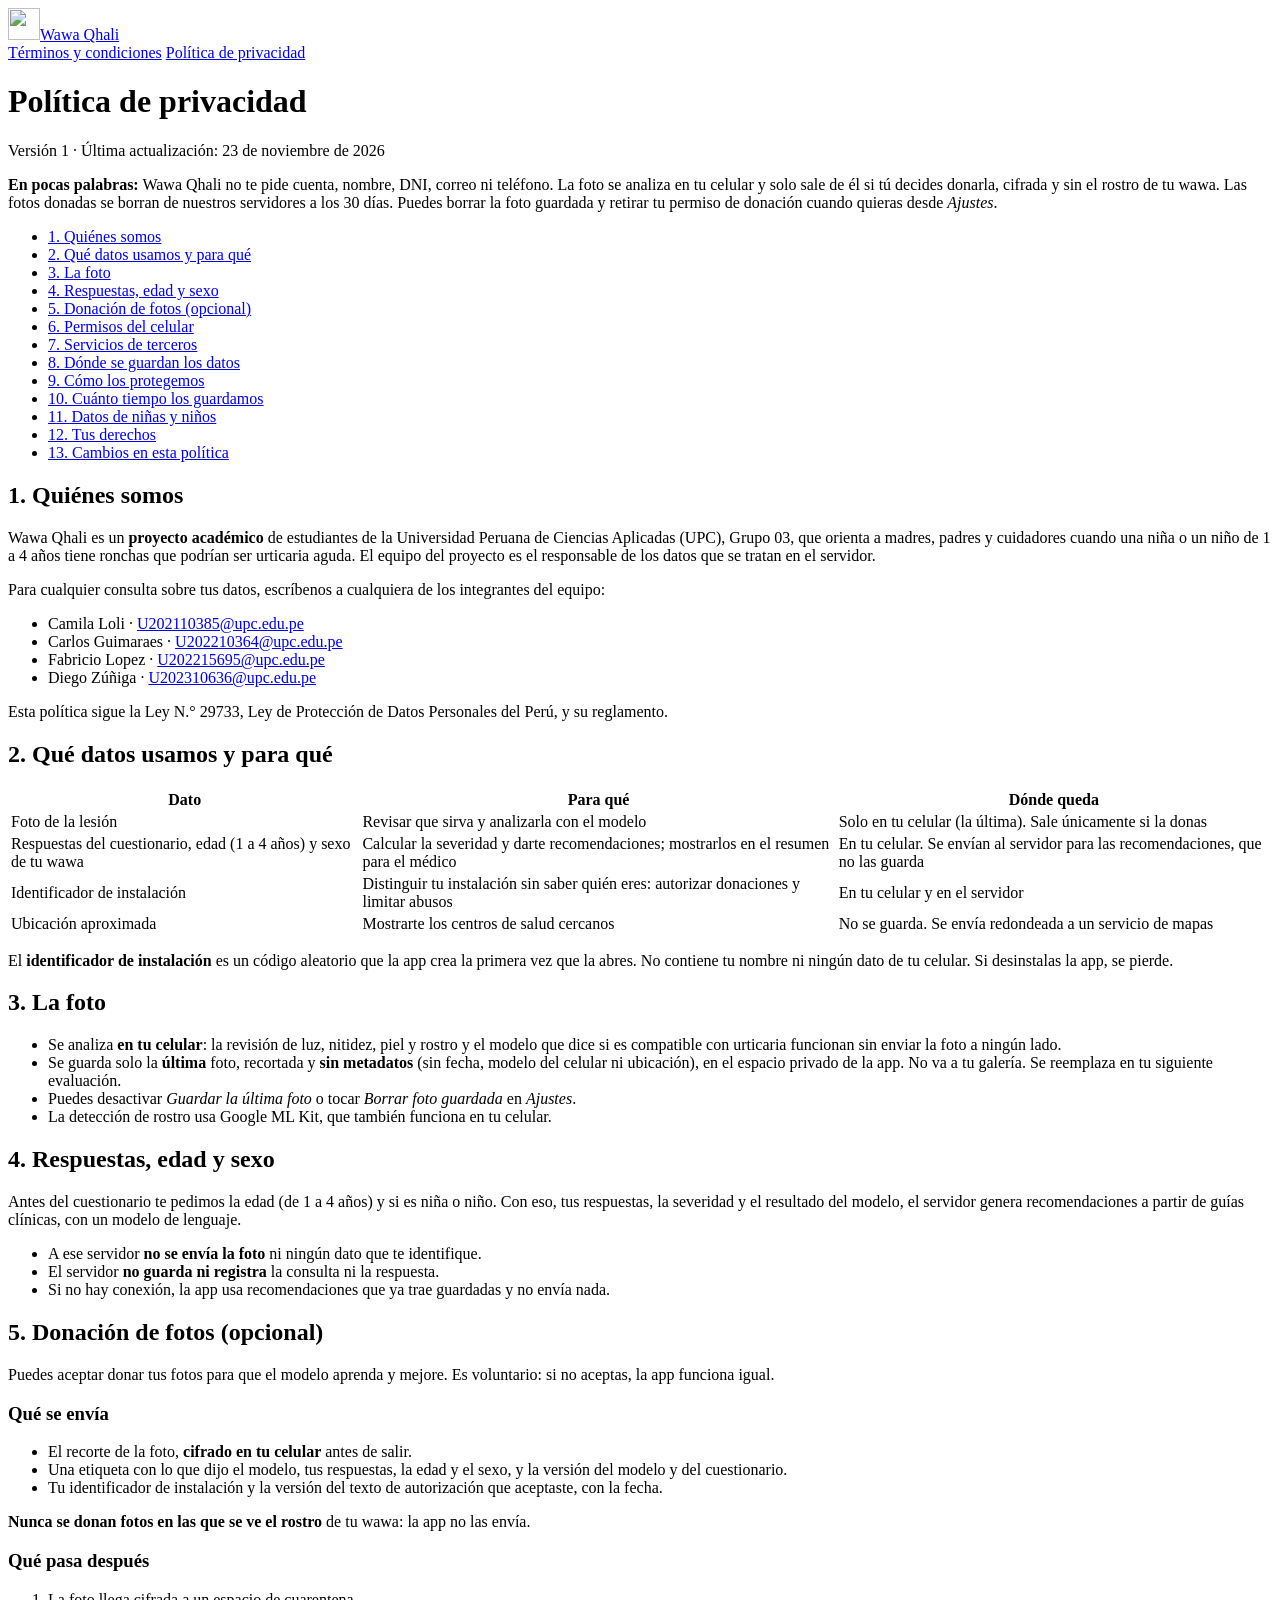
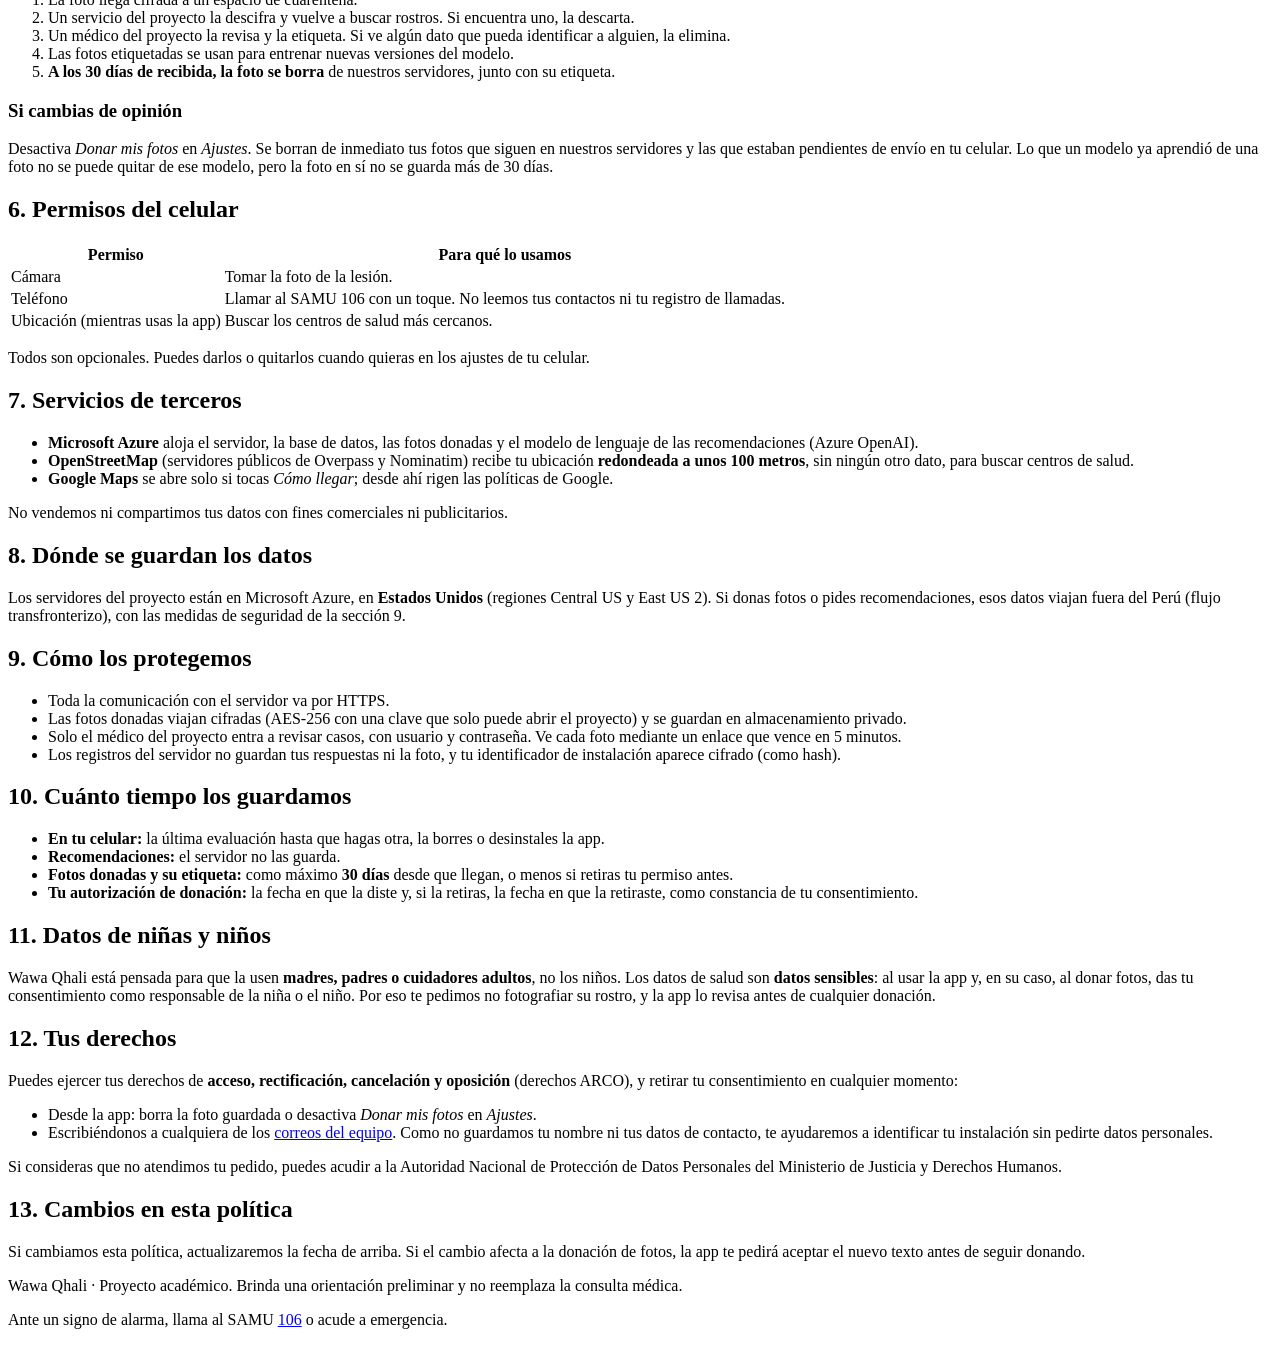
==== privacidad.html @ 41a04335 "feat: add privacy policy page" ====
<!doctype html>
<html lang="es">
<head>
<meta charset="utf-8">
<meta name="viewport" content="width=device-width, initial-scale=1">
<title>Política de privacidad · Wawa Qhali</title>
<meta name="description" content="Qué datos usa Wawa Qhali, para qué, dónde se guardan y cómo ejercer tus derechos.">
<link rel="icon" href="favicon.svg" type="image/svg+xml">
<link rel="preconnect" href="https://fonts.googleapis.com">
<link rel="preconnect" href="https://fonts.gstatic.com" crossorigin>
<link href="https://fonts.googleapis.com/css2?family=Montserrat:wght@400;500;600;700&family=Playfair+Display:wght@600;700&display=swap" rel="stylesheet">
<link rel="stylesheet" href="styles.css">
</head>
<body>
<header class="cabecera">
  <div class="cabecera__dentro">
    <a class="marca" href="./"><img src="favicon.svg" width="32" height="32" alt="">Wawa Qhali</a>
    <nav aria-label="Documentos">
      <a href="terminos.html">Términos y condiciones</a>
      <a href="privacidad.html" aria-current="page">Política de privacidad</a>
    </nav>
  </div>
</header>

<main>
  <h1>Política de privacidad</h1>
  <p class="fecha">Versión 1 · Última actualización: 23 de noviembre de 2026</p>

  <div class="tarjeta">
    <p><strong>En pocas palabras:</strong> Wawa Qhali no te pide cuenta, nombre, DNI, correo ni teléfono. La foto se analiza en tu celular y solo sale de él si tú decides donarla, cifrada y sin el rostro de tu wawa. Las fotos donadas se borran de nuestros servidores a los 30 días. Puedes borrar la foto guardada y retirar tu permiso de donación cuando quieras desde <em>Ajustes</em>.</p>
  </div>

  <nav aria-label="Contenido">
    <ul class="indice">
      <li><a href="#quienes">1. Quiénes somos</a></li>
      <li><a href="#datos">2. Qué datos usamos y para qué</a></li>
      <li><a href="#foto">3. La foto</a></li>
      <li><a href="#orientacion">4. Respuestas, edad y sexo</a></li>
      <li><a href="#donacion">5. Donación de fotos (opcional)</a></li>
      <li><a href="#permisos">6. Permisos del celular</a></li>
      <li><a href="#terceros">7. Servicios de terceros</a></li>
      <li><a href="#donde">8. Dónde se guardan los datos</a></li>
      <li><a href="#seguridad">9. Cómo los protegemos</a></li>
      <li><a href="#conservacion">10. Cuánto tiempo los guardamos</a></li>
      <li><a href="#menores">11. Datos de niñas y niños</a></li>
      <li><a href="#derechos">12. Tus derechos</a></li>
      <li><a href="#cambios">13. Cambios en esta política</a></li>
    </ul>
  </nav>

  <h2 id="quienes">1. Quiénes somos</h2>
  <p>Wawa Qhali es un <strong>proyecto académico</strong> de estudiantes de la Universidad Peruana de Ciencias Aplicadas (UPC), Grupo 03, que orienta a madres, padres y cuidadores cuando una niña o un niño de 1 a 4 años tiene ronchas que podrían ser urticaria aguda. El equipo del proyecto es el responsable de los datos que se tratan en el servidor.</p>
  <p id="contacto">Para cualquier consulta sobre tus datos, escríbenos a cualquiera de los integrantes del equipo:</p>
  <ul class="contactos">
    <li>Camila Loli · <a href="mailto:U202110385@upc.edu.pe">U202110385@upc.edu.pe</a></li>
    <li>Carlos Guimaraes · <a href="mailto:U202210364@upc.edu.pe">U202210364@upc.edu.pe</a></li>
    <li>Fabricio Lopez · <a href="mailto:U202215695@upc.edu.pe">U202215695@upc.edu.pe</a></li>
    <li>Diego Zúñiga · <a href="mailto:U202310636@upc.edu.pe">U202310636@upc.edu.pe</a></li>
  </ul>
  <p>Esta política sigue la Ley N.° 29733, Ley de Protección de Datos Personales del Perú, y su reglamento.</p>

  <h2 id="datos">2. Qué datos usamos y para qué</h2>
  <div class="tabla">
    <table>
      <thead><tr><th scope="col">Dato</th><th scope="col">Para qué</th><th scope="col">Dónde queda</th></tr></thead>
      <tbody>
        <tr><td>Foto de la lesión</td><td>Revisar que sirva y analizarla con el modelo</td><td>Solo en tu celular (la última). Sale únicamente si la donas</td></tr>
        <tr><td>Respuestas del cuestionario, edad (1 a 4 años) y sexo de tu wawa</td><td>Calcular la severidad y darte recomendaciones; mostrarlos en el resumen para el médico</td><td>En tu celular. Se envían al servidor para las recomendaciones, que no las guarda</td></tr>
        <tr><td>Identificador de instalación</td><td>Distinguir tu instalación sin saber quién eres: autorizar donaciones y limitar abusos</td><td>En tu celular y en el servidor</td></tr>
        <tr><td>Ubicación aproximada</td><td>Mostrarte los centros de salud cercanos</td><td>No se guarda. Se envía redondeada a un servicio de mapas</td></tr>
      </tbody>
    </table>
  </div>
  <p>El <strong>identificador de instalación</strong> es un código aleatorio que la app crea la primera vez que la abres. No contiene tu nombre ni ningún dato de tu celular. Si desinstalas la app, se pierde.</p>

  <h2 id="foto">3. La foto</h2>
  <ul>
    <li>Se analiza <strong>en tu celular</strong>: la revisión de luz, nitidez, piel y rostro y el modelo que dice si es compatible con urticaria funcionan sin enviar la foto a ningún lado.</li>
    <li>Se guarda solo la <strong>última</strong> foto, recortada y <strong>sin metadatos</strong> (sin fecha, modelo del celular ni ubicación), en el espacio privado de la app. No va a tu galería. Se reemplaza en tu siguiente evaluación.</li>
    <li>Puedes desactivar <em>Guardar la última foto</em> o tocar <em>Borrar foto guardada</em> en <em>Ajustes</em>.</li>
    <li>La detección de rostro usa Google ML Kit, que también funciona en tu celular.</li>
  </ul>

  <h2 id="orientacion">4. Respuestas, edad y sexo</h2>
  <p>Antes del cuestionario te pedimos la edad (de 1 a 4 años) y si es niña o niño. Con eso, tus respuestas, la severidad y el resultado del modelo, el servidor genera recomendaciones a partir de guías clínicas, con un modelo de lenguaje.</p>
  <ul>
    <li>A ese servidor <strong>no se envía la foto</strong> ni ningún dato que te identifique.</li>
    <li>El servidor <strong>no guarda ni registra</strong> la consulta ni la respuesta.</li>
    <li>Si no hay conexión, la app usa recomendaciones que ya trae guardadas y no envía nada.</li>
  </ul>

  <h2 id="donacion">5. Donación de fotos (opcional)</h2>
  <p>Puedes aceptar donar tus fotos para que el modelo aprenda y mejore. Es voluntario: si no aceptas, la app funciona igual.</p>
  <h3>Qué se envía</h3>
  <ul>
    <li>El recorte de la foto, <strong>cifrado en tu celular</strong> antes de salir.</li>
    <li>Una etiqueta con lo que dijo el modelo, tus respuestas, la edad y el sexo, y la versión del modelo y del cuestionario.</li>
    <li>Tu identificador de instalación y la versión del texto de autorización que aceptaste, con la fecha.</li>
  </ul>
  <p><strong>Nunca se donan fotos en las que se ve el rostro</strong> de tu wawa: la app no las envía.</p>
  <h3>Qué pasa después</h3>
  <ol>
    <li>La foto llega cifrada a un espacio de cuarentena.</li>
    <li>Un servicio del proyecto la descifra y vuelve a buscar rostros. Si encuentra uno, la descarta.</li>
    <li>Un médico del proyecto la revisa y la etiqueta. Si ve algún dato que pueda identificar a alguien, la elimina.</li>
    <li>Las fotos etiquetadas se usan para entrenar nuevas versiones del modelo.</li>
    <li><strong>A los 30 días de recibida, la foto se borra</strong> de nuestros servidores, junto con su etiqueta.</li>
  </ol>
  <h3>Si cambias de opinión</h3>
  <p>Desactiva <em>Donar mis fotos</em> en <em>Ajustes</em>. Se borran de inmediato tus fotos que siguen en nuestros servidores y las que estaban pendientes de envío en tu celular. Lo que un modelo ya aprendió de una foto no se puede quitar de ese modelo, pero la foto en sí no se guarda más de 30 días.</p>

  <h2 id="permisos">6. Permisos del celular</h2>
  <div class="tabla">
    <table>
      <thead><tr><th scope="col">Permiso</th><th scope="col">Para qué lo usamos</th></tr></thead>
      <tbody>
        <tr><td>Cámara</td><td>Tomar la foto de la lesión.</td></tr>
        <tr><td>Teléfono</td><td>Llamar al SAMU 106 con un toque. No leemos tus contactos ni tu registro de llamadas.</td></tr>
        <tr><td>Ubicación (mientras usas la app)</td><td>Buscar los centros de salud más cercanos.</td></tr>
      </tbody>
    </table>
  </div>
  <p>Todos son opcionales. Puedes darlos o quitarlos cuando quieras en los ajustes de tu celular.</p>

  <h2 id="terceros">7. Servicios de terceros</h2>
  <ul>
    <li><strong>Microsoft Azure</strong> aloja el servidor, la base de datos, las fotos donadas y el modelo de lenguaje de las recomendaciones (Azure OpenAI).</li>
    <li><strong>OpenStreetMap</strong> (servidores públicos de Overpass y Nominatim) recibe tu ubicación <strong>redondeada a unos 100 metros</strong>, sin ningún otro dato, para buscar centros de salud.</li>
    <li><strong>Google Maps</strong> se abre solo si tocas <em>Cómo llegar</em>; desde ahí rigen las políticas de Google.</li>
  </ul>
  <p>No vendemos ni compartimos tus datos con fines comerciales ni publicitarios.</p>

  <h2 id="donde">8. Dónde se guardan los datos</h2>
  <p>Los servidores del proyecto están en Microsoft Azure, en <strong>Estados Unidos</strong> (regiones Central US y East US 2). Si donas fotos o pides recomendaciones, esos datos viajan fuera del Perú (flujo transfronterizo), con las medidas de seguridad de la sección 9.</p>

  <h2 id="seguridad">9. Cómo los protegemos</h2>
  <ul>
    <li>Toda la comunicación con el servidor va por HTTPS.</li>
    <li>Las fotos donadas viajan cifradas (AES-256 con una clave que solo puede abrir el proyecto) y se guardan en almacenamiento privado.</li>
    <li>Solo el médico del proyecto entra a revisar casos, con usuario y contraseña. Ve cada foto mediante un enlace que vence en 5 minutos.</li>
    <li>Los registros del servidor no guardan tus respuestas ni la foto, y tu identificador de instalación aparece cifrado (como hash).</li>
  </ul>

  <h2 id="conservacion">10. Cuánto tiempo los guardamos</h2>
  <ul>
    <li><strong>En tu celular:</strong> la última evaluación hasta que hagas otra, la borres o desinstales la app.</li>
    <li><strong>Recomendaciones:</strong> el servidor no las guarda.</li>
    <li><strong>Fotos donadas y su etiqueta:</strong> como máximo <strong>30 días</strong> desde que llegan, o menos si retiras tu permiso antes.</li>
    <li><strong>Tu autorización de donación:</strong> la fecha en que la diste y, si la retiras, la fecha en que la retiraste, como constancia de tu consentimiento.</li>
  </ul>

  <h2 id="menores">11. Datos de niñas y niños</h2>
  <p>Wawa Qhali está pensada para que la usen <strong>madres, padres o cuidadores adultos</strong>, no los niños. Los datos de salud son <strong>datos sensibles</strong>: al usar la app y, en su caso, al donar fotos, das tu consentimiento como responsable de la niña o el niño. Por eso te pedimos no fotografiar su rostro, y la app lo revisa antes de cualquier donación.</p>

  <h2 id="derechos">12. Tus derechos</h2>
  <p>Puedes ejercer tus derechos de <strong>acceso, rectificación, cancelación y oposición</strong> (derechos ARCO), y retirar tu consentimiento en cualquier momento:</p>
  <ul>
    <li>Desde la app: borra la foto guardada o desactiva <em>Donar mis fotos</em> en <em>Ajustes</em>.</li>
    <li>Escribiéndonos a cualquiera de los <a href="#contacto">correos del equipo</a>. Como no guardamos tu nombre ni tus datos de contacto, te ayudaremos a identificar tu instalación sin pedirte datos personales.</li>
  </ul>
  <p>Si consideras que no atendimos tu pedido, puedes acudir a la Autoridad Nacional de Protección de Datos Personales del Ministerio de Justicia y Derechos Humanos.</p>

  <h2 id="cambios">13. Cambios en esta política</h2>
  <p>Si cambiamos esta política, actualizaremos la fecha de arriba. Si el cambio afecta a la donación de fotos, la app te pedirá aceptar el nuevo texto antes de seguir donando.</p>
</main>

<footer class="pie">
  <div class="pie__dentro">
    <p>Wawa Qhali · Proyecto académico. Brinda una orientación preliminar y no reemplaza la consulta médica.</p>
    <p>Ante un signo de alarma, llama al SAMU <a href="tel:106">106</a> o acude a emergencia.</p>
  </div>
</footer>
</body>
</html>
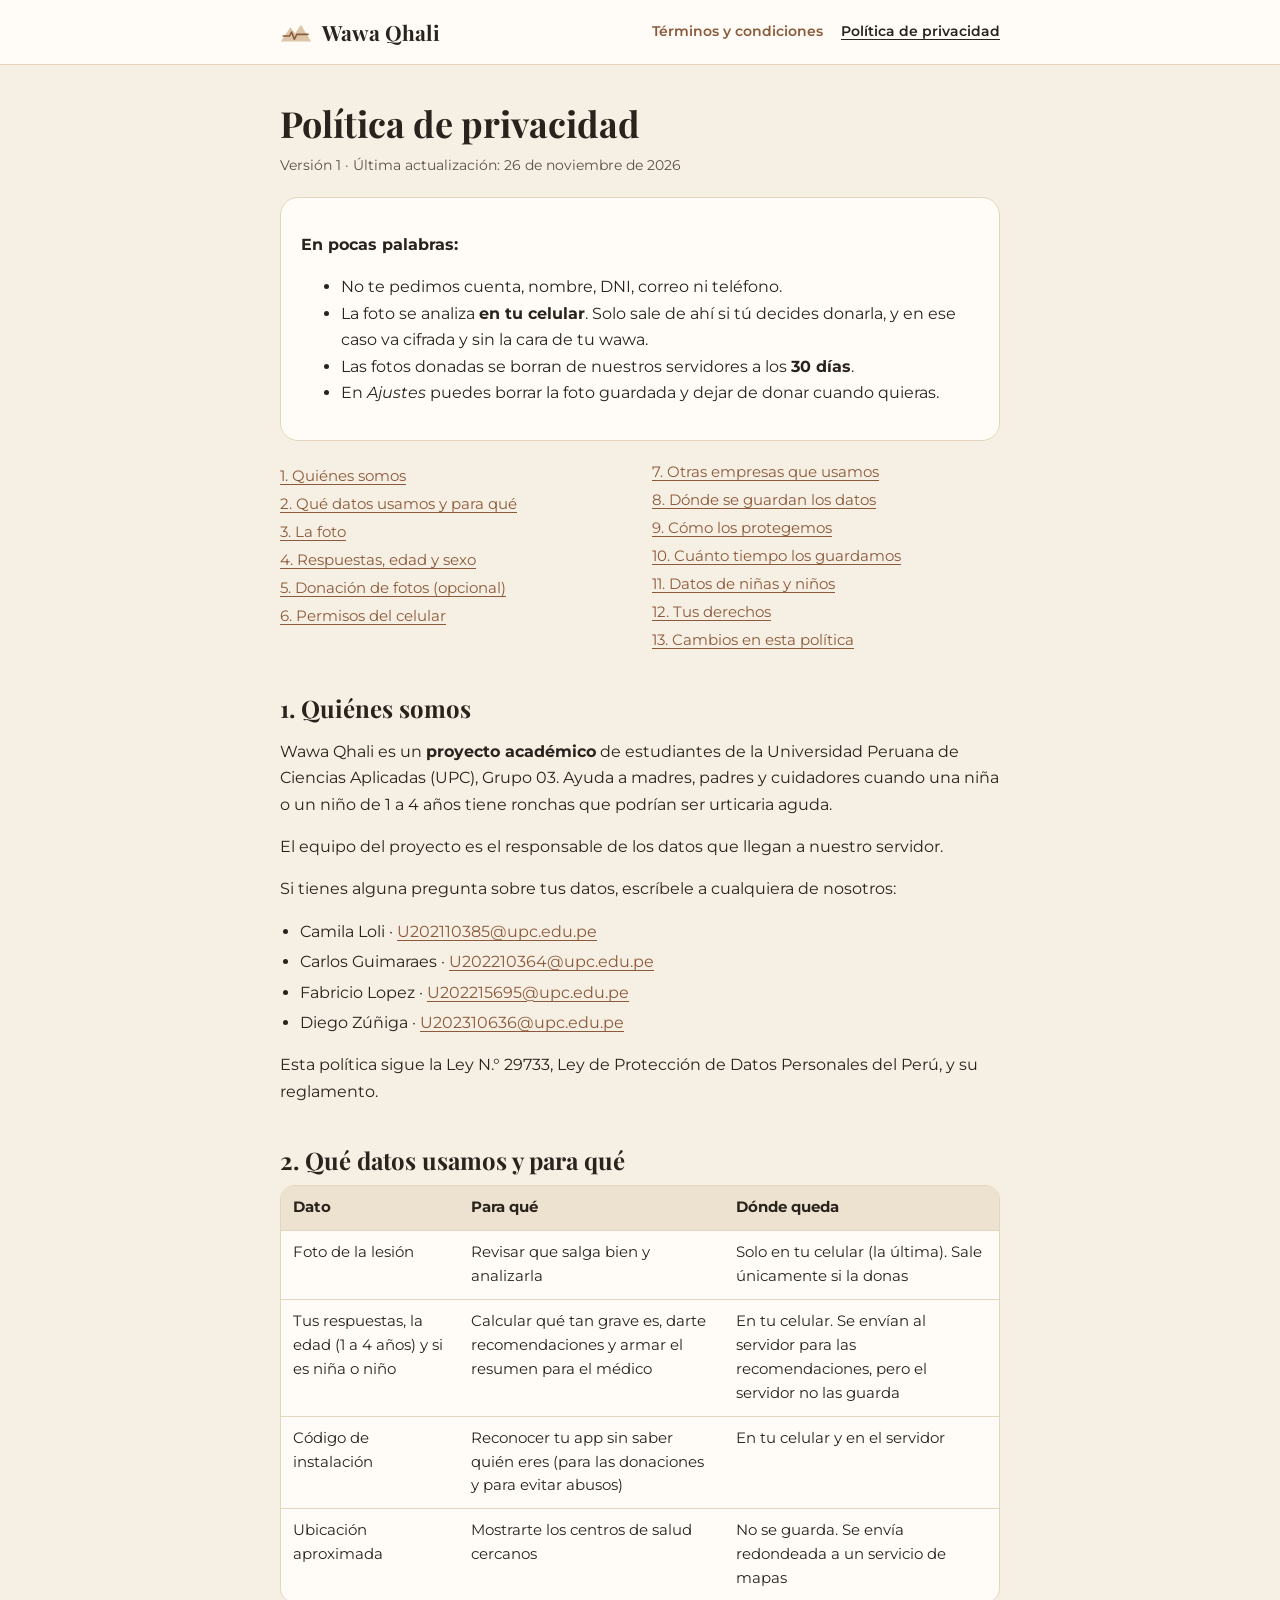
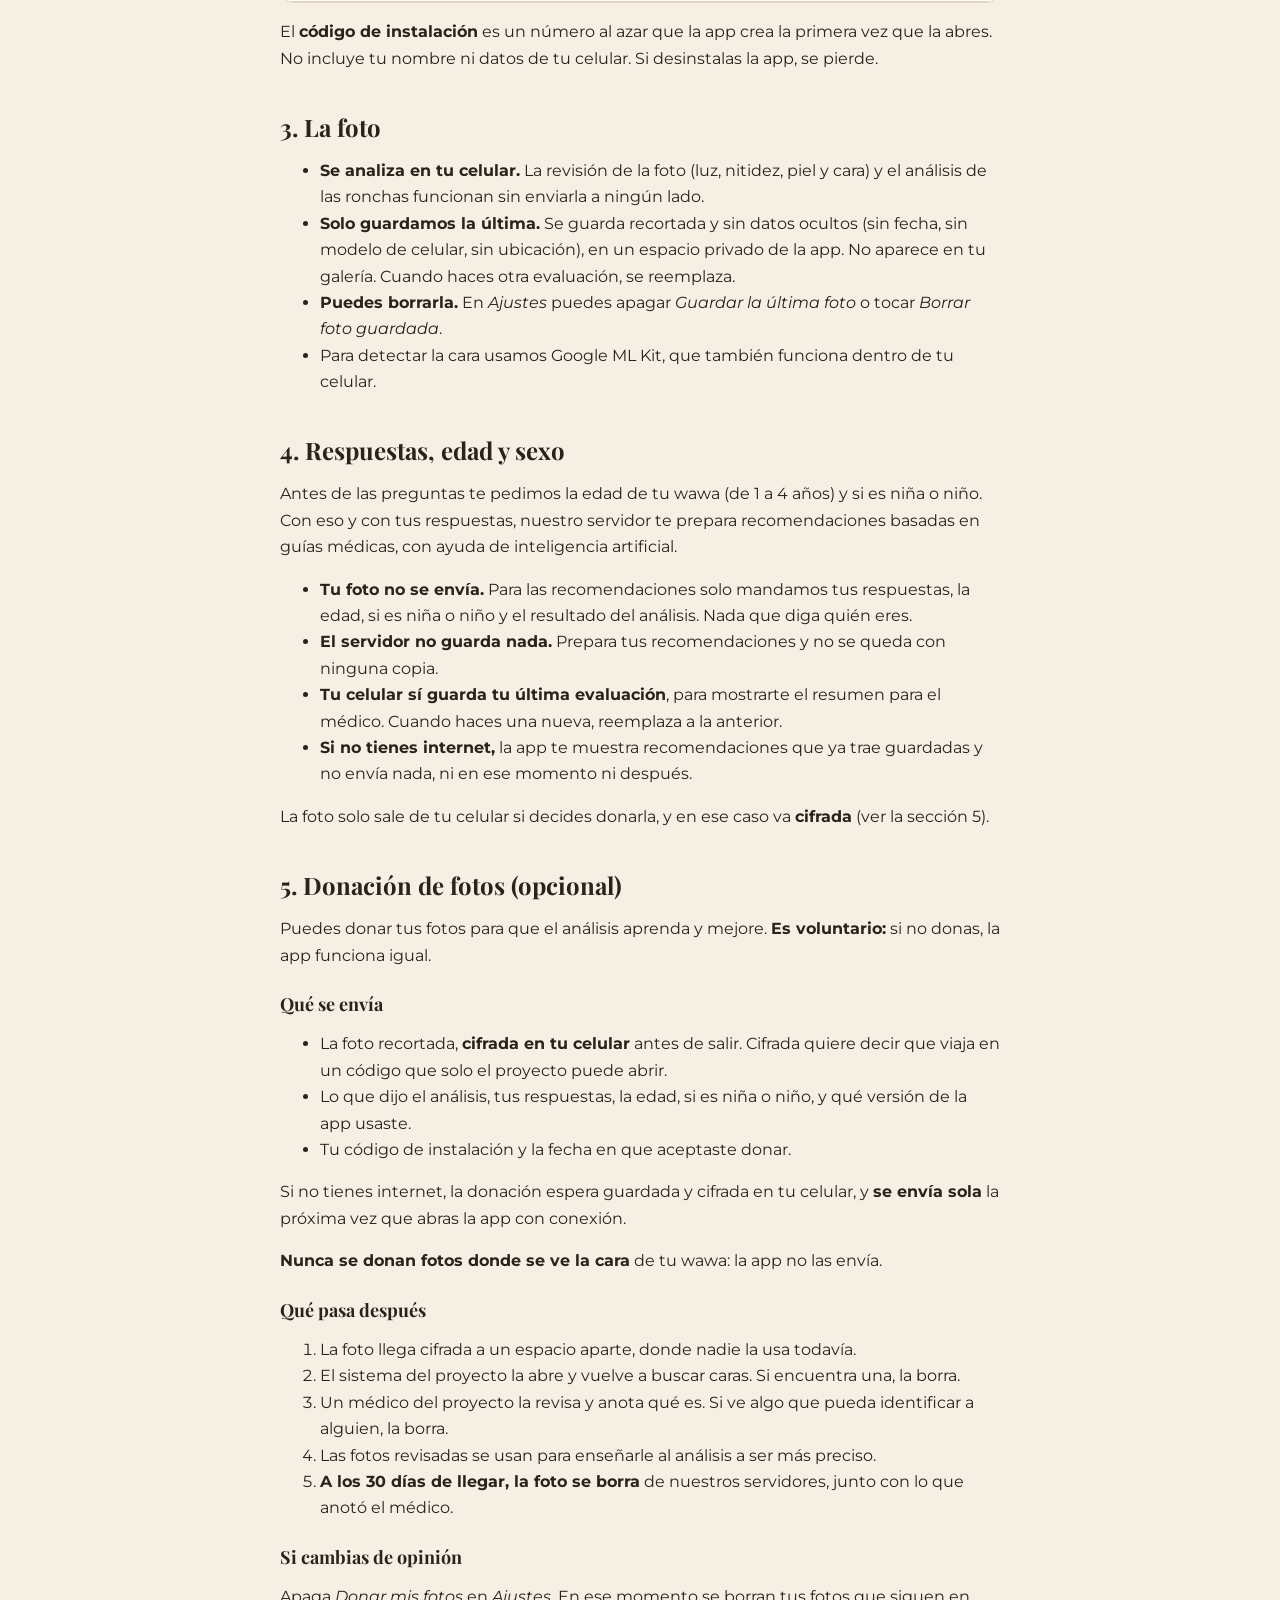
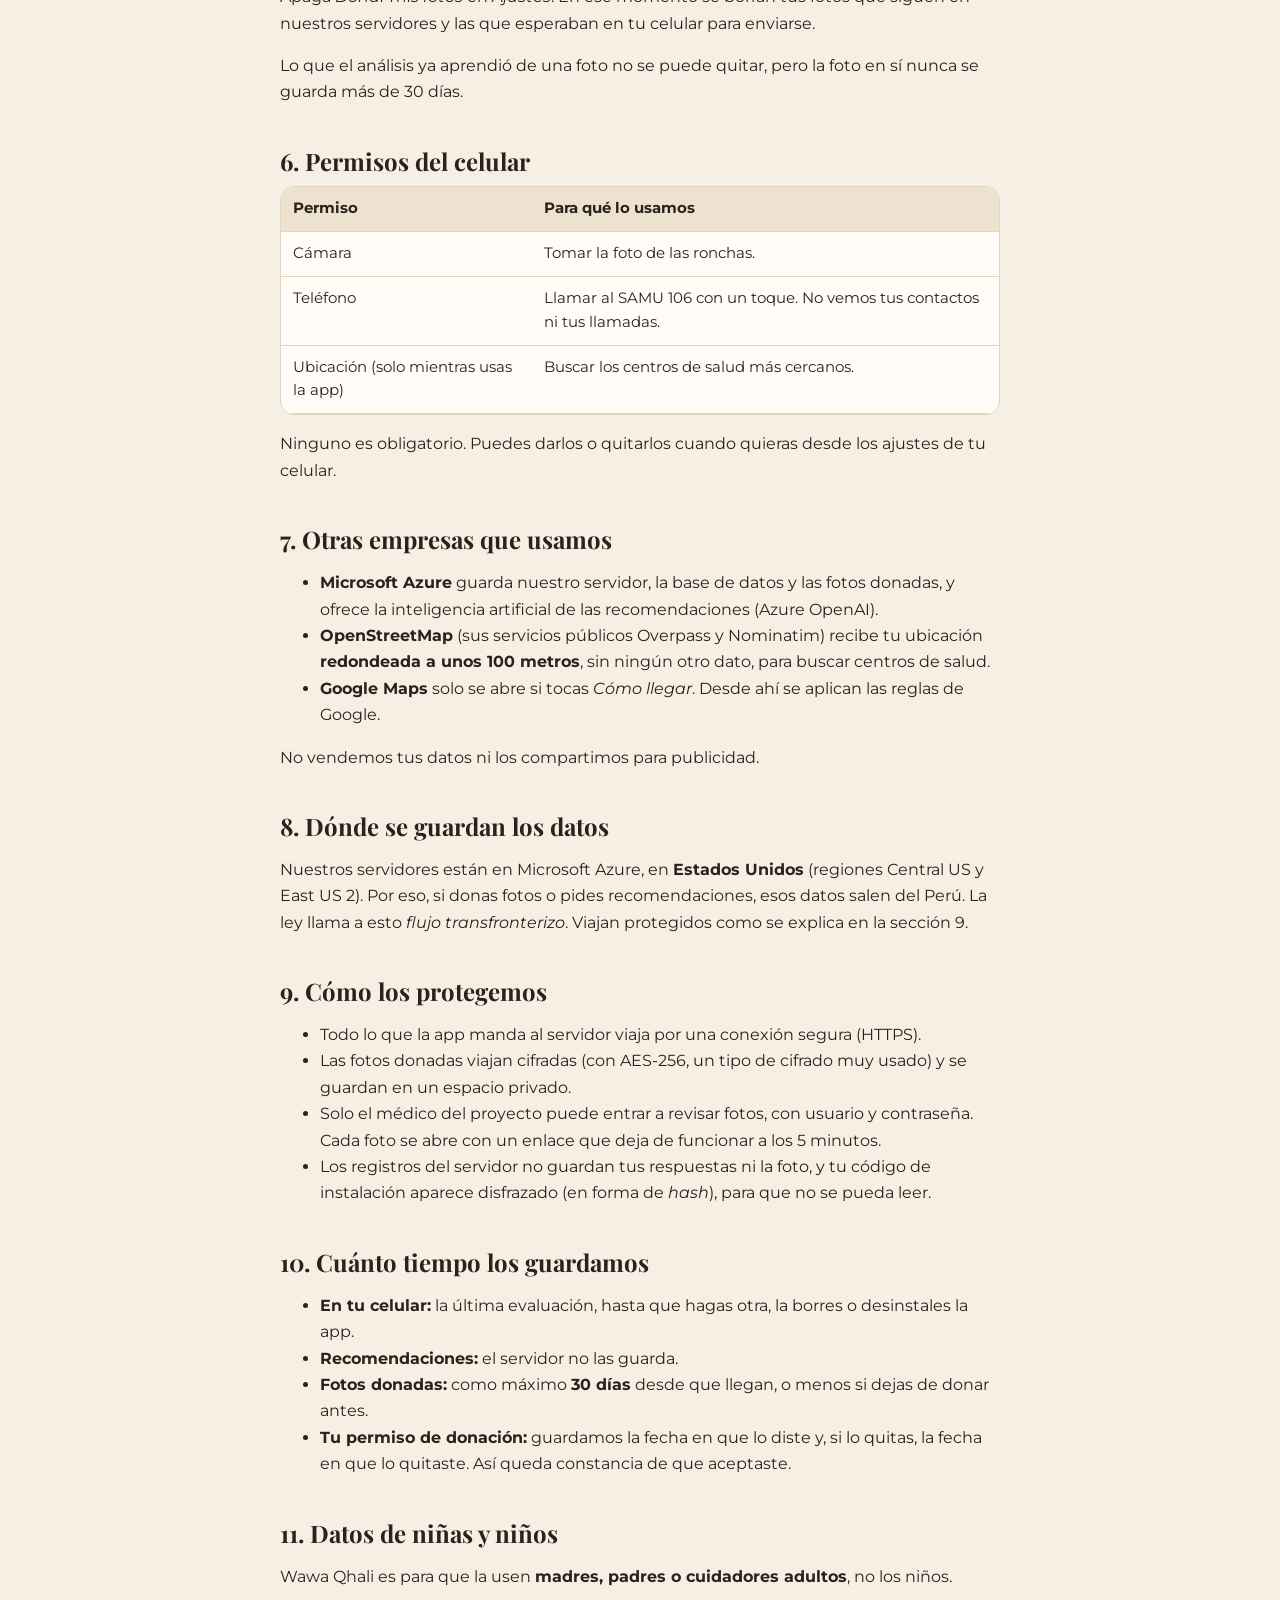
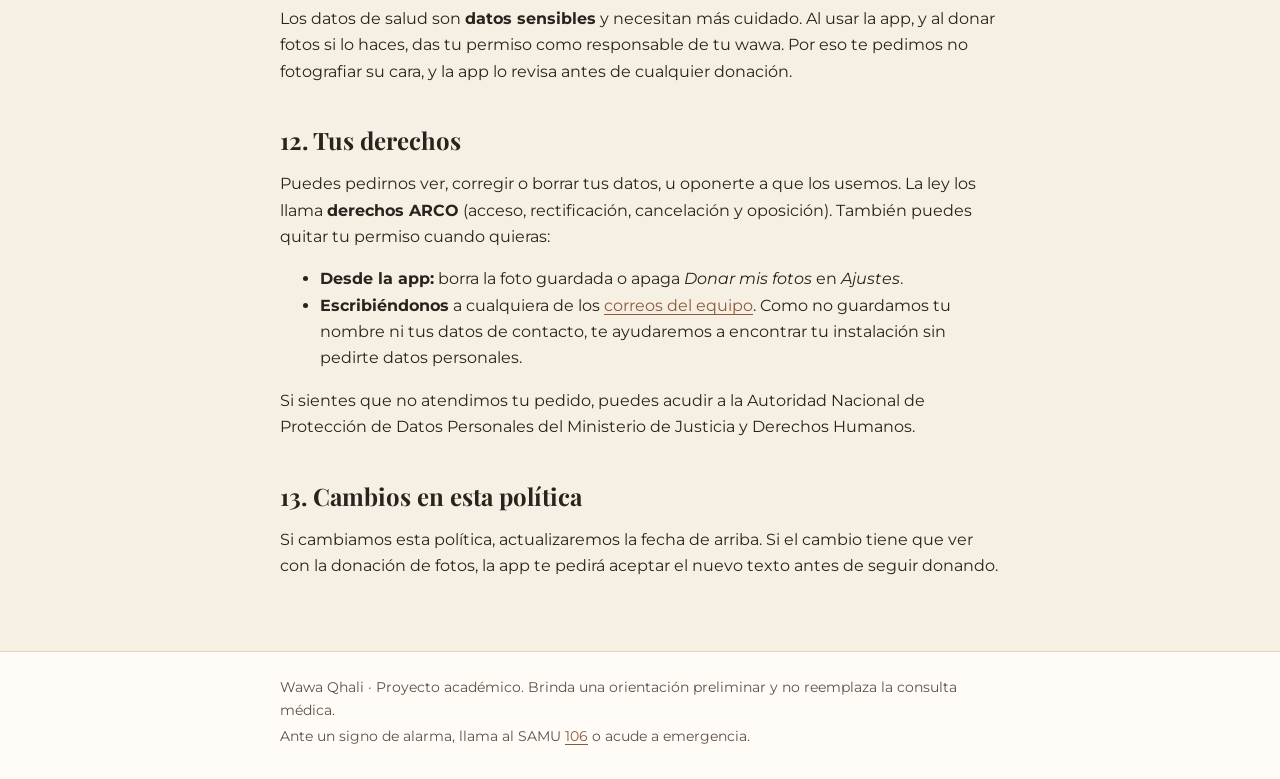
==== commit 4133b853: "feat: update t&c and privacy politics" ====
--- a/privacidad.html
+++ b/privacidad.html
@@ -24,10 +24,16 @@
 
 <main>
   <h1>Política de privacidad</h1>
-  <p class="fecha">Versión 1 · Última actualización: 23 de noviembre de 2026</p>
+  <p class="fecha">Versión 1 · Última actualización: 26 de noviembre de 2026</p>
 
   <div class="tarjeta">
-    <p><strong>En pocas palabras:</strong> Wawa Qhali no te pide cuenta, nombre, DNI, correo ni teléfono. La foto se analiza en tu celular y solo sale de él si tú decides donarla, cifrada y sin el rostro de tu wawa. Las fotos donadas se borran de nuestros servidores a los 30 días. Puedes borrar la foto guardada y retirar tu permiso de donación cuando quieras desde <em>Ajustes</em>.</p>
+    <p><strong>En pocas palabras:</strong></p>
+    <ul>
+      <li>No te pedimos cuenta, nombre, DNI, correo ni teléfono.</li>
+      <li>La foto se analiza <strong>en tu celular</strong>. Solo sale de ahí si tú decides donarla, y en ese caso va cifrada y sin la cara de tu wawa.</li>
+      <li>Las fotos donadas se borran de nuestros servidores a los <strong>30 días</strong>.</li>
+      <li>En <em>Ajustes</em> puedes borrar la foto guardada y dejar de donar cuando quieras.</li>
+    </ul>
   </div>
 
   <nav aria-label="Contenido">
@@ -38,7 +44,7 @@
       <li><a href="#orientacion">4. Respuestas, edad y sexo</a></li>
       <li><a href="#donacion">5. Donación de fotos (opcional)</a></li>
       <li><a href="#permisos">6. Permisos del celular</a></li>
-      <li><a href="#terceros">7. Servicios de terceros</a></li>
+      <li><a href="#terceros">7. Otras empresas que usamos</a></li>
       <li><a href="#donde">8. Dónde se guardan los datos</a></li>
       <li><a href="#seguridad">9. Cómo los protegemos</a></li>
       <li><a href="#conservacion">10. Cuánto tiempo los guardamos</a></li>
@@ -49,8 +55,9 @@
   </nav>
 
   <h2 id="quienes">1. Quiénes somos</h2>
-  <p>Wawa Qhali es un <strong>proyecto académico</strong> de estudiantes de la Universidad Peruana de Ciencias Aplicadas (UPC), Grupo 03, que orienta a madres, padres y cuidadores cuando una niña o un niño de 1 a 4 años tiene ronchas que podrían ser urticaria aguda. El equipo del proyecto es el responsable de los datos que se tratan en el servidor.</p>
-  <p id="contacto">Para cualquier consulta sobre tus datos, escríbenos a cualquiera de los integrantes del equipo:</p>
+  <p>Wawa Qhali es un <strong>proyecto académico</strong> de estudiantes de la Universidad Peruana de Ciencias Aplicadas (UPC), Grupo 03. Ayuda a madres, padres y cuidadores cuando una niña o un niño de 1 a 4 años tiene ronchas que podrían ser urticaria aguda.</p>
+  <p>El equipo del proyecto es el responsable de los datos que llegan a nuestro servidor.</p>
+  <p id="contacto">Si tienes alguna pregunta sobre tus datos, escríbele a cualquiera de nosotros:</p>
   <ul class="contactos">
     <li>Camila Loli · <a href="mailto:U202110385@upc.edu.pe">U202110385@upc.edu.pe</a></li>
     <li>Carlos Guimaraes · <a href="mailto:U202210364@upc.edu.pe">U202210364@upc.edu.pe</a></li>
@@ -64,104 +71,109 @@
     <table>
       <thead><tr><th scope="col">Dato</th><th scope="col">Para qué</th><th scope="col">Dónde queda</th></tr></thead>
       <tbody>
-        <tr><td>Foto de la lesión</td><td>Revisar que sirva y analizarla con el modelo</td><td>Solo en tu celular (la última). Sale únicamente si la donas</td></tr>
-        <tr><td>Respuestas del cuestionario, edad (1 a 4 años) y sexo de tu wawa</td><td>Calcular la severidad y darte recomendaciones; mostrarlos en el resumen para el médico</td><td>En tu celular. Se envían al servidor para las recomendaciones, que no las guarda</td></tr>
-        <tr><td>Identificador de instalación</td><td>Distinguir tu instalación sin saber quién eres: autorizar donaciones y limitar abusos</td><td>En tu celular y en el servidor</td></tr>
+        <tr><td>Foto de la lesión</td><td>Revisar que salga bien y analizarla</td><td>Solo en tu celular (la última). Sale únicamente si la donas</td></tr>
+        <tr><td>Tus respuestas, la edad (1 a 4 años) y si es niña o niño</td><td>Calcular qué tan grave es, darte recomendaciones y armar el resumen para el médico</td><td>En tu celular. Se envían al servidor para las recomendaciones, pero el servidor no las guarda</td></tr>
+        <tr><td>Código de instalación</td><td>Reconocer tu app sin saber quién eres (para las donaciones y para evitar abusos)</td><td>En tu celular y en el servidor</td></tr>
         <tr><td>Ubicación aproximada</td><td>Mostrarte los centros de salud cercanos</td><td>No se guarda. Se envía redondeada a un servicio de mapas</td></tr>
       </tbody>
     </table>
   </div>
-  <p>El <strong>identificador de instalación</strong> es un código aleatorio que la app crea la primera vez que la abres. No contiene tu nombre ni ningún dato de tu celular. Si desinstalas la app, se pierde.</p>
+  <p>El <strong>código de instalación</strong> es un número al azar que la app crea la primera vez que la abres. No incluye tu nombre ni datos de tu celular. Si desinstalas la app, se pierde.</p>
 
   <h2 id="foto">3. La foto</h2>
   <ul>
-    <li>Se analiza <strong>en tu celular</strong>: la revisión de luz, nitidez, piel y rostro y el modelo que dice si es compatible con urticaria funcionan sin enviar la foto a ningún lado.</li>
-    <li>Se guarda solo la <strong>última</strong> foto, recortada y <strong>sin metadatos</strong> (sin fecha, modelo del celular ni ubicación), en el espacio privado de la app. No va a tu galería. Se reemplaza en tu siguiente evaluación.</li>
-    <li>Puedes desactivar <em>Guardar la última foto</em> o tocar <em>Borrar foto guardada</em> en <em>Ajustes</em>.</li>
-    <li>La detección de rostro usa Google ML Kit, que también funciona en tu celular.</li>
+    <li><strong>Se analiza en tu celular.</strong> La revisión de la foto (luz, nitidez, piel y cara) y el análisis de las ronchas funcionan sin enviarla a ningún lado.</li>
+    <li><strong>Solo guardamos la última.</strong> Se guarda recortada y sin datos ocultos (sin fecha, sin modelo de celular, sin ubicación), en un espacio privado de la app. No aparece en tu galería. Cuando haces otra evaluación, se reemplaza.</li>
+    <li><strong>Puedes borrarla.</strong> En <em>Ajustes</em> puedes apagar <em>Guardar la última foto</em> o tocar <em>Borrar foto guardada</em>.</li>
+    <li>Para detectar la cara usamos Google ML Kit, que también funciona dentro de tu celular.</li>
   </ul>
 
   <h2 id="orientacion">4. Respuestas, edad y sexo</h2>
-  <p>Antes del cuestionario te pedimos la edad (de 1 a 4 años) y si es niña o niño. Con eso, tus respuestas, la severidad y el resultado del modelo, el servidor genera recomendaciones a partir de guías clínicas, con un modelo de lenguaje.</p>
+  <p>Antes de las preguntas te pedimos la edad de tu wawa (de 1 a 4 años) y si es niña o niño. Con eso y con tus respuestas, nuestro servidor te prepara recomendaciones basadas en guías médicas, con ayuda de inteligencia artificial.</p>
   <ul>
-    <li>A ese servidor <strong>no se envía la foto</strong> ni ningún dato que te identifique.</li>
-    <li>El servidor <strong>no guarda ni registra</strong> la consulta ni la respuesta.</li>
-    <li>Si no hay conexión, la app usa recomendaciones que ya trae guardadas y no envía nada.</li>
+    <li><strong>Tu foto no se envía.</strong> Para las recomendaciones solo mandamos tus respuestas, la edad, si es niña o niño y el resultado del análisis. Nada que diga quién eres.</li>
+    <li><strong>El servidor no guarda nada.</strong> Prepara tus recomendaciones y no se queda con ninguna copia.</li>
+    <li><strong>Tu celular sí guarda tu última evaluación</strong>, para mostrarte el resumen para el médico. Cuando haces una nueva, reemplaza a la anterior.</li>
+    <li><strong>Si no tienes internet,</strong> la app te muestra recomendaciones que ya trae guardadas y no envía nada, ni en ese momento ni después.</li>
   </ul>
+  <p>La foto solo sale de tu celular si decides donarla, y en ese caso va <strong>cifrada</strong> (ver la sección 5).</p>
 
   <h2 id="donacion">5. Donación de fotos (opcional)</h2>
-  <p>Puedes aceptar donar tus fotos para que el modelo aprenda y mejore. Es voluntario: si no aceptas, la app funciona igual.</p>
+  <p>Puedes donar tus fotos para que el análisis aprenda y mejore. <strong>Es voluntario:</strong> si no donas, la app funciona igual.</p>
   <h3>Qué se envía</h3>
   <ul>
-    <li>El recorte de la foto, <strong>cifrado en tu celular</strong> antes de salir.</li>
-    <li>Una etiqueta con lo que dijo el modelo, tus respuestas, la edad y el sexo, y la versión del modelo y del cuestionario.</li>
-    <li>Tu identificador de instalación y la versión del texto de autorización que aceptaste, con la fecha.</li>
+    <li>La foto recortada, <strong>cifrada en tu celular</strong> antes de salir. Cifrada quiere decir que viaja en un código que solo el proyecto puede abrir.</li>
+    <li>Lo que dijo el análisis, tus respuestas, la edad, si es niña o niño, y qué versión de la app usaste.</li>
+    <li>Tu código de instalación y la fecha en que aceptaste donar.</li>
   </ul>
-  <p><strong>Nunca se donan fotos en las que se ve el rostro</strong> de tu wawa: la app no las envía.</p>
+  <p>Si no tienes internet, la donación espera guardada y cifrada en tu celular, y <strong>se envía sola</strong> la próxima vez que abras la app con conexión.</p>
+  <p><strong>Nunca se donan fotos donde se ve la cara</strong> de tu wawa: la app no las envía.</p>
   <h3>Qué pasa después</h3>
   <ol>
-    <li>La foto llega cifrada a un espacio de cuarentena.</li>
-    <li>Un servicio del proyecto la descifra y vuelve a buscar rostros. Si encuentra uno, la descarta.</li>
-    <li>Un médico del proyecto la revisa y la etiqueta. Si ve algún dato que pueda identificar a alguien, la elimina.</li>
-    <li>Las fotos etiquetadas se usan para entrenar nuevas versiones del modelo.</li>
-    <li><strong>A los 30 días de recibida, la foto se borra</strong> de nuestros servidores, junto con su etiqueta.</li>
+    <li>La foto llega cifrada a un espacio aparte, donde nadie la usa todavía.</li>
+    <li>El sistema del proyecto la abre y vuelve a buscar caras. Si encuentra una, la borra.</li>
+    <li>Un médico del proyecto la revisa y anota qué es. Si ve algo que pueda identificar a alguien, la borra.</li>
+    <li>Las fotos revisadas se usan para enseñarle al análisis a ser más preciso.</li>
+    <li><strong>A los 30 días de llegar, la foto se borra</strong> de nuestros servidores, junto con lo que anotó el médico.</li>
   </ol>
   <h3>Si cambias de opinión</h3>
-  <p>Desactiva <em>Donar mis fotos</em> en <em>Ajustes</em>. Se borran de inmediato tus fotos que siguen en nuestros servidores y las que estaban pendientes de envío en tu celular. Lo que un modelo ya aprendió de una foto no se puede quitar de ese modelo, pero la foto en sí no se guarda más de 30 días.</p>
+  <p>Apaga <em>Donar mis fotos</em> en <em>Ajustes</em>. En ese momento se borran tus fotos que siguen en nuestros servidores y las que esperaban en tu celular para enviarse.</p>
+  <p>Lo que el análisis ya aprendió de una foto no se puede quitar, pero la foto en sí nunca se guarda más de 30 días.</p>
 
   <h2 id="permisos">6. Permisos del celular</h2>
   <div class="tabla">
     <table>
       <thead><tr><th scope="col">Permiso</th><th scope="col">Para qué lo usamos</th></tr></thead>
       <tbody>
-        <tr><td>Cámara</td><td>Tomar la foto de la lesión.</td></tr>
-        <tr><td>Teléfono</td><td>Llamar al SAMU 106 con un toque. No leemos tus contactos ni tu registro de llamadas.</td></tr>
-        <tr><td>Ubicación (mientras usas la app)</td><td>Buscar los centros de salud más cercanos.</td></tr>
+        <tr><td>Cámara</td><td>Tomar la foto de las ronchas.</td></tr>
+        <tr><td>Teléfono</td><td>Llamar al SAMU 106 con un toque. No vemos tus contactos ni tus llamadas.</td></tr>
+        <tr><td>Ubicación (solo mientras usas la app)</td><td>Buscar los centros de salud más cercanos.</td></tr>
       </tbody>
     </table>
   </div>
-  <p>Todos son opcionales. Puedes darlos o quitarlos cuando quieras en los ajustes de tu celular.</p>
+  <p>Ninguno es obligatorio. Puedes darlos o quitarlos cuando quieras desde los ajustes de tu celular.</p>
 
-  <h2 id="terceros">7. Servicios de terceros</h2>
+  <h2 id="terceros">7. Otras empresas que usamos</h2>
   <ul>
-    <li><strong>Microsoft Azure</strong> aloja el servidor, la base de datos, las fotos donadas y el modelo de lenguaje de las recomendaciones (Azure OpenAI).</li>
-    <li><strong>OpenStreetMap</strong> (servidores públicos de Overpass y Nominatim) recibe tu ubicación <strong>redondeada a unos 100 metros</strong>, sin ningún otro dato, para buscar centros de salud.</li>
-    <li><strong>Google Maps</strong> se abre solo si tocas <em>Cómo llegar</em>; desde ahí rigen las políticas de Google.</li>
+    <li><strong>Microsoft Azure</strong> guarda nuestro servidor, la base de datos y las fotos donadas, y ofrece la inteligencia artificial de las recomendaciones (Azure OpenAI).</li>
+    <li><strong>OpenStreetMap</strong> (sus servicios públicos Overpass y Nominatim) recibe tu ubicación <strong>redondeada a unos 100 metros</strong>, sin ningún otro dato, para buscar centros de salud.</li>
+    <li><strong>Google Maps</strong> solo se abre si tocas <em>Cómo llegar</em>. Desde ahí se aplican las reglas de Google.</li>
   </ul>
-  <p>No vendemos ni compartimos tus datos con fines comerciales ni publicitarios.</p>
+  <p>No vendemos tus datos ni los compartimos para publicidad.</p>
 
   <h2 id="donde">8. Dónde se guardan los datos</h2>
-  <p>Los servidores del proyecto están en Microsoft Azure, en <strong>Estados Unidos</strong> (regiones Central US y East US 2). Si donas fotos o pides recomendaciones, esos datos viajan fuera del Perú (flujo transfronterizo), con las medidas de seguridad de la sección 9.</p>
+  <p>Nuestros servidores están en Microsoft Azure, en <strong>Estados Unidos</strong> (regiones Central US y East US 2). Por eso, si donas fotos o pides recomendaciones, esos datos salen del Perú. La ley llama a esto <em>flujo transfronterizo</em>. Viajan protegidos como se explica en la sección 9.</p>
 
   <h2 id="seguridad">9. Cómo los protegemos</h2>
   <ul>
-    <li>Toda la comunicación con el servidor va por HTTPS.</li>
-    <li>Las fotos donadas viajan cifradas (AES-256 con una clave que solo puede abrir el proyecto) y se guardan en almacenamiento privado.</li>
-    <li>Solo el médico del proyecto entra a revisar casos, con usuario y contraseña. Ve cada foto mediante un enlace que vence en 5 minutos.</li>
-    <li>Los registros del servidor no guardan tus respuestas ni la foto, y tu identificador de instalación aparece cifrado (como hash).</li>
+    <li>Todo lo que la app manda al servidor viaja por una conexión segura (HTTPS).</li>
+    <li>Las fotos donadas viajan cifradas (con AES-256, un tipo de cifrado muy usado) y se guardan en un espacio privado.</li>
+    <li>Solo el médico del proyecto puede entrar a revisar fotos, con usuario y contraseña. Cada foto se abre con un enlace que deja de funcionar a los 5 minutos.</li>
+    <li>Los registros del servidor no guardan tus respuestas ni la foto, y tu código de instalación aparece disfrazado (en forma de <em>hash</em>), para que no se pueda leer.</li>
   </ul>
 
   <h2 id="conservacion">10. Cuánto tiempo los guardamos</h2>
   <ul>
-    <li><strong>En tu celular:</strong> la última evaluación hasta que hagas otra, la borres o desinstales la app.</li>
+    <li><strong>En tu celular:</strong> la última evaluación, hasta que hagas otra, la borres o desinstales la app.</li>
     <li><strong>Recomendaciones:</strong> el servidor no las guarda.</li>
-    <li><strong>Fotos donadas y su etiqueta:</strong> como máximo <strong>30 días</strong> desde que llegan, o menos si retiras tu permiso antes.</li>
-    <li><strong>Tu autorización de donación:</strong> la fecha en que la diste y, si la retiras, la fecha en que la retiraste, como constancia de tu consentimiento.</li>
+    <li><strong>Fotos donadas:</strong> como máximo <strong>30 días</strong> desde que llegan, o menos si dejas de donar antes.</li>
+    <li><strong>Tu permiso de donación:</strong> guardamos la fecha en que lo diste y, si lo quitas, la fecha en que lo quitaste. Así queda constancia de que aceptaste.</li>
   </ul>
 
   <h2 id="menores">11. Datos de niñas y niños</h2>
-  <p>Wawa Qhali está pensada para que la usen <strong>madres, padres o cuidadores adultos</strong>, no los niños. Los datos de salud son <strong>datos sensibles</strong>: al usar la app y, en su caso, al donar fotos, das tu consentimiento como responsable de la niña o el niño. Por eso te pedimos no fotografiar su rostro, y la app lo revisa antes de cualquier donación.</p>
+  <p>Wawa Qhali es para que la usen <strong>madres, padres o cuidadores adultos</strong>, no los niños.</p>
+  <p>Los datos de salud son <strong>datos sensibles</strong> y necesitan más cuidado. Al usar la app, y al donar fotos si lo haces, das tu permiso como responsable de tu wawa. Por eso te pedimos no fotografiar su cara, y la app lo revisa antes de cualquier donación.</p>
 
   <h2 id="derechos">12. Tus derechos</h2>
-  <p>Puedes ejercer tus derechos de <strong>acceso, rectificación, cancelación y oposición</strong> (derechos ARCO), y retirar tu consentimiento en cualquier momento:</p>
+  <p>Puedes pedirnos ver, corregir o borrar tus datos, u oponerte a que los usemos. La ley los llama <strong>derechos ARCO</strong> (acceso, rectificación, cancelación y oposición). También puedes quitar tu permiso cuando quieras:</p>
   <ul>
-    <li>Desde la app: borra la foto guardada o desactiva <em>Donar mis fotos</em> en <em>Ajustes</em>.</li>
-    <li>Escribiéndonos a cualquiera de los <a href="#contacto">correos del equipo</a>. Como no guardamos tu nombre ni tus datos de contacto, te ayudaremos a identificar tu instalación sin pedirte datos personales.</li>
+    <li><strong>Desde la app:</strong> borra la foto guardada o apaga <em>Donar mis fotos</em> en <em>Ajustes</em>.</li>
+    <li><strong>Escribiéndonos</strong> a cualquiera de los <a href="#contacto">correos del equipo</a>. Como no guardamos tu nombre ni tus datos de contacto, te ayudaremos a encontrar tu instalación sin pedirte datos personales.</li>
   </ul>
-  <p>Si consideras que no atendimos tu pedido, puedes acudir a la Autoridad Nacional de Protección de Datos Personales del Ministerio de Justicia y Derechos Humanos.</p>
+  <p>Si sientes que no atendimos tu pedido, puedes acudir a la Autoridad Nacional de Protección de Datos Personales del Ministerio de Justicia y Derechos Humanos.</p>
 
   <h2 id="cambios">13. Cambios en esta política</h2>
-  <p>Si cambiamos esta política, actualizaremos la fecha de arriba. Si el cambio afecta a la donación de fotos, la app te pedirá aceptar el nuevo texto antes de seguir donando.</p>
+  <p>Si cambiamos esta política, actualizaremos la fecha de arriba. Si el cambio tiene que ver con la donación de fotos, la app te pedirá aceptar el nuevo texto antes de seguir donando.</p>
 </main>
 
 <footer class="pie">
--- a/styles.css
+++ b/styles.css
@@ -0,0 +1,135 @@
+/* Wawa Qhali · términos y privacidad. Misma paleta y letras que la app. */
+:root {
+  --crema: #f6efe4;
+  --arena: #ede1cf;
+  --superficie: #fffcf7;
+  --borde: #e4d5bf;
+  --tinta: #2a221c;
+  --suave: #5e5145;
+  --caramelo: #8c5a3a;
+  --caramelo-oscuro: #6b4429;
+  --terracota: #a33a2a;
+  --terracota-fondo: #f6e1d9;
+}
+
+* { box-sizing: border-box; }
+
+html { scroll-behavior: smooth; }
+
+body {
+  margin: 0;
+  background: var(--crema);
+  color: var(--tinta);
+  font-family: Montserrat, system-ui, sans-serif;
+  font-size: 16px;
+  line-height: 1.65;
+}
+
+a { color: var(--caramelo); text-underline-offset: 3px; }
+a:hover { color: var(--caramelo-oscuro); }
+a:focus-visible { outline: 3px solid var(--caramelo); outline-offset: 2px; border-radius: 4px; }
+
+.cabecera {
+  background: var(--superficie);
+  border-bottom: 1px solid var(--borde);
+}
+
+.cabecera__dentro,
+main,
+.pie__dentro {
+  width: 100%;
+  max-width: 760px;
+  margin: 0 auto;
+  padding: 0 20px;
+}
+
+.cabecera__dentro {
+  min-height: 64px;
+  display: flex;
+  flex-wrap: wrap;
+  align-items: center;
+  justify-content: space-between;
+  gap: 8px 16px;
+}
+
+.marca {
+  display: flex;
+  align-items: center;
+  gap: 10px;
+  font-family: "Playfair Display", Georgia, serif;
+  font-size: 21px;
+  font-weight: 700;
+  color: var(--tinta);
+  text-decoration: none;
+}
+
+.cabecera nav { display: flex; flex-wrap: wrap; gap: 4px 18px; font-size: 14px; font-weight: 600; }
+.cabecera nav a { text-decoration: none; padding: 10px 0; }
+.cabecera nav a[aria-current="page"] { color: var(--tinta); text-decoration: underline; }
+
+main { padding-top: 36px; padding-bottom: 56px; }
+
+h1, h2, h3 { font-family: "Playfair Display", Georgia, serif; line-height: 1.25; }
+h1 { font-size: 36px; margin: 0 0 8px; }
+h2 { font-size: 24px; margin: 40px 0 10px; scroll-margin-top: 16px; }
+h3 { font-size: 18px; margin: 24px 0 6px; }
+
+.fecha { margin: 0; font-size: 14px; color: var(--suave); }
+
+.aviso {
+  margin: 24px 0;
+  padding: 16px 18px;
+  border-radius: 16px;
+  background: var(--terracota-fondo);
+  color: #7a2a1e;
+  font-weight: 500;
+}
+.aviso strong { color: var(--terracota); }
+
+.tarjeta {
+  margin: 20px 0;
+  padding: 18px 20px;
+  border-radius: 18px;
+  background: var(--superficie);
+  border: 1px solid var(--borde);
+}
+
+.indice { padding: 0; margin: 0; list-style: none; columns: 2 220px; column-gap: 24px; font-size: 14.5px; }
+.indice li { margin: 4px 0; break-inside: avoid; }
+
+table { width: 100%; border-collapse: collapse; margin: 12px 0; font-size: 14.5px; }
+th, td { text-align: left; vertical-align: top; padding: 10px 12px; border-bottom: 1px solid var(--borde); }
+th { background: var(--arena); font-weight: 700; }
+.tabla { overflow-x: auto; border-radius: 14px; border: 1px solid var(--borde); background: var(--superficie); }
+.tabla table { margin: 0; }
+
+.contactos { padding-left: 20px; }
+.contactos li { margin: 4px 0; overflow-wrap: anywhere; }
+
+.pendiente { background: #f3e4c8; color: #7a4e12; padding: 0 4px; border-radius: 4px; font-weight: 600; }
+
+.botones { display: flex; flex-wrap: wrap; gap: 12px; margin-top: 24px; }
+.boton {
+  display: inline-flex;
+  align-items: center;
+  min-height: 52px;
+  padding: 0 22px;
+  border-radius: 16px;
+  background: var(--caramelo);
+  color: #fff8ee;
+  font-weight: 600;
+  text-decoration: none;
+}
+.boton:hover { background: var(--caramelo-oscuro); color: #fff8ee; }
+.boton--borde { background: transparent; color: var(--caramelo); border: 1.5px solid var(--caramelo); }
+.boton--borde:hover { background: var(--arena); color: var(--caramelo-oscuro); }
+
+.pie { border-top: 1px solid var(--borde); background: var(--superficie); font-size: 13.5px; color: var(--suave); }
+.pie__dentro { padding-top: 20px; padding-bottom: 28px; }
+.pie p { margin: 4px 0; }
+
+@media (max-width: 520px) {
+  h1 { font-size: 29px; }
+  h2 { font-size: 21px; }
+  main { padding-top: 26px; }
+}
